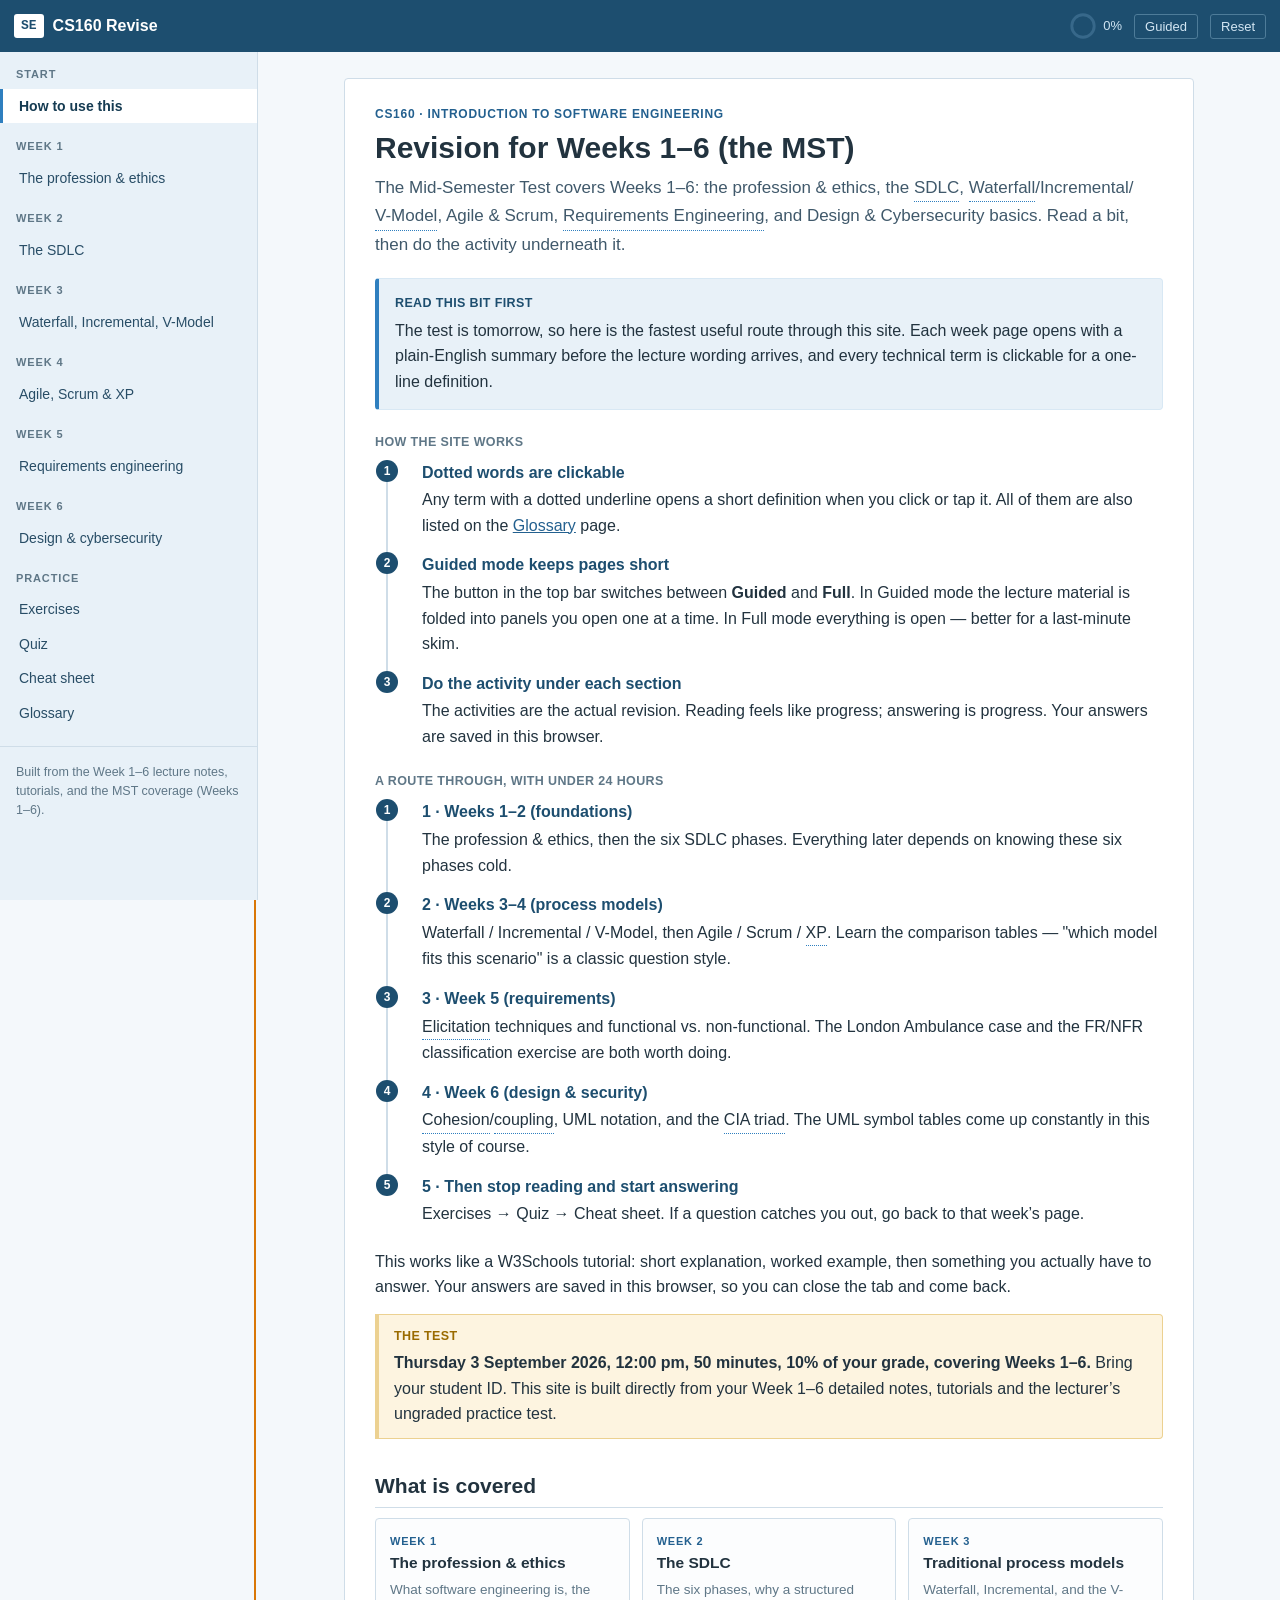
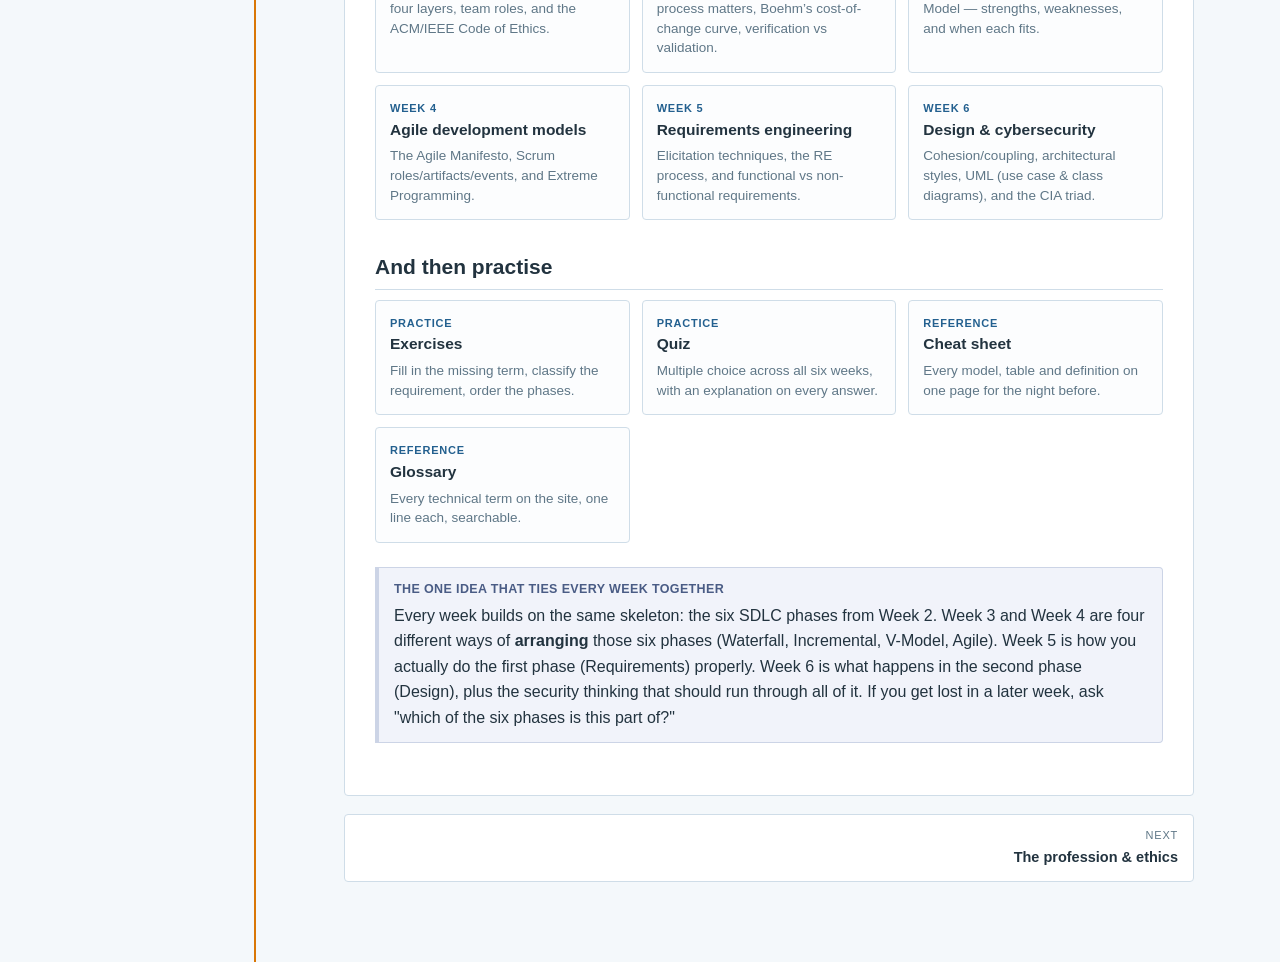
==== index.html @ 44e3e08f "Add files via upload" ====
<!DOCTYPE html>
<html lang="en">
<head>
<meta charset="utf-8">
<meta name="viewport" content="width=device-width, initial-scale=1">
<title>CS160 Revise — Introduction to Software Engineering</title>
<meta name="description" content="Interactive revision for CS160: the software engineering profession, the SDLC, process models, Agile, requirements engineering, and design & security basics. Weeks 1-6.">
<link rel="stylesheet" href="css/style.css">
<link rel="icon" href="data:image/svg+xml,<svg xmlns='http://www.w3.org/2000/svg' viewBox='0 0 32 32'><rect width='32' height='32' rx='4' fill='%231d4e6f'/><text x='16' y='23' font-size='15' font-family='monospace' font-weight='700' fill='%238fd0f5' text-anchor='middle'>SE</text></svg>">
</head>
<body>

<header class="topbar">
  <button class="nav-toggle" id="navToggle" aria-label="Open menu" aria-expanded="false">
    <span></span><span></span><span></span>
  </button>
  <a class="brand" href="#/start">
    <span class="brand-mark">SE</span>
    <span class="brand-text">CS160 Revise</span>
  </a>
  <div class="topbar-right">
    <div class="progress-pill" id="progressPill" title="Activities completed">
      <svg viewBox="0 0 36 36" class="ring" aria-hidden="true">
        <circle cx="18" cy="18" r="15.5" class="ring-bg"></circle>
        <circle cx="18" cy="18" r="15.5" class="ring-fg" id="ringFg"></circle>
      </svg>
      <span id="progressText">0%</span>
    </div>
    <button class="btn-ghost mode-btn" id="modeBtn" aria-pressed="true" title="Switch between guided and full reading">Guided</button>
    <button class="btn-ghost" id="resetBtn" title="Clear all saved answers and progress">Reset</button>
  </div>
</header>

<div class="shell">
  <aside class="sidebar" id="sidebar">
    <nav id="nav" aria-label="Topics"></nav>
    <div class="sidebar-foot">
      <p>Built from the Week 1&ndash;6 lecture notes, tutorials, and the MST coverage (Weeks 1&ndash;6).</p>
    </div>
  </aside>
  <div class="scrim" id="scrim"></div>

  <main id="main" tabindex="-1">
    <article id="page"></article>
    <nav class="pager" id="pager" aria-label="Page navigation"></nav>
  </main>
</div>

<script src="js/data.js"></script>
<script src="js/glossary.js"></script>
<script src="js/primer.js"></script>
<script src="js/practice.js"></script>
<script src="js/widgets.js"></script>
<script src="js/app.js"></script>
</body>
</html>
---- css/style.css ----
/* ============================================================
   CS160 Revise — stylesheet
   ============================================================ */

:root{
  --navy:       #1d4e6f;
  --navy-dark:  #16405c;
  --blue:       #2f7fbf;
  --blue-dark:  #23608f;
  --blue-pale:  #e8f1f8;
  --blue-pale2: #d8e8f4;
  --paper:      #ffffff;
  --page:       #f4f8fb;
  --line:       #cfdde8;
  --line-2:     #e4edf4;
  --text:       #22333f;
  --muted:      #5f7787;

  --code-bg:    #f7fbfe;
  --code-line:  #d3e2ee;

  --green:      #1f7a4d;
  --green-bg:   #e7f5ed;
  --green-line: #a8d8bd;
  --amber:      #9a6b00;
  --amber-bg:   #fdf4e0;
  --amber-line: #ecd191;
  --red:        #a92b3c;
  --red-bg:     #fceced;
  --red-line:   #efb9be;

  --sans: -apple-system, BlinkMacSystemFont, "Segoe UI", Roboto, "Helvetica Neue", Arial, sans-serif;
  --mono: Consolas, "SF Mono", Monaco, "Courier New", monospace;

  --topbar-h: 52px;
  --sidebar-w: 258px;
  --r: 4px;
}

*{ box-sizing: border-box; }

html{ scroll-behavior: smooth; }
@media (prefers-reduced-motion: reduce){
  html{ scroll-behavior: auto; }
  *{ animation-duration:.001ms !important; transition-duration:.001ms !important; }
}

body{
  margin:0;
  font-family: var(--sans);
  font-size: 16px;
  line-height: 1.6;
  color: var(--text);
  background: var(--page);
}

/* ---------- top bar ---------- */
.topbar{
  position: fixed; inset: 0 0 auto 0; height: var(--topbar-h); z-index: 50;
  display: flex; align-items: center; gap: 12px; padding: 0 14px;
  background: var(--navy); color: #fff;
}
.brand{ display:flex; align-items:center; gap:9px; text-decoration:none; color:#fff; }
.brand-mark{
  font-family: var(--mono); font-weight:700; font-size:13px;
  background: #fff; color: var(--navy); padding: 2px 7px; border-radius: 3px;
}
.brand-text{ font-weight:600; font-size:16px; }
.topbar-right{ margin-left:auto; display:flex; align-items:center; gap:12px; }

.progress-pill{ display:flex; align-items:center; gap:7px; font-size:13px; color:#cfe4f2; }
.ring{ width:26px; height:26px; transform: rotate(-90deg); }
.ring-bg{ fill:none; stroke:#37688a; stroke-width:4; }
.ring-fg{
  fill:none; stroke:#8fd0f5; stroke-width:4; stroke-linecap:round;
  stroke-dasharray: 97.4; stroke-dashoffset: 97.4; transition: stroke-dashoffset .4s ease;
}
.btn-ghost{
  background:transparent; border:1px solid #4e7c99; color:#d3e6f3;
  font-family:var(--sans); font-size:13px; padding:4px 10px; border-radius:3px; cursor:pointer;
}
.btn-ghost:hover{ background:#2a5f80; color:#fff; }

.nav-toggle{
  display:none; flex-direction:column; gap:4px; justify-content:center;
  width:32px; height:32px; background:transparent; border:0; cursor:pointer; padding:0;
}
.nav-toggle span{ display:block; height:2px; background:#dceaf4; border-radius:1px; }

/* ---------- layout ---------- */
.shell{ display:flex; padding-top: var(--topbar-h); min-height:100vh; }

.sidebar{
  position: fixed; top: var(--topbar-h); bottom:0; left:0; width: var(--sidebar-w);
  background: var(--blue-pale); overflow-y:auto; z-index:40;
  border-right:1px solid var(--line);
}
.sidebar nav{ padding: 10px 0 6px; }
.nav-group{
  font-size:11px; letter-spacing:.08em; text-transform:uppercase; font-weight:700;
  color: var(--muted); padding: 15px 16px 5px;
}
.nav-group:first-child{ padding-top: 4px; }
.sidebar a{
  display:flex; align-items:center; gap:8px;
  padding: 6px 16px; color:#284d66; text-decoration:none; font-size:14px;
  border-left: 3px solid transparent;
}
.sidebar a:hover{ background: var(--blue-pale2); }
.sidebar a.active{ background: var(--paper); border-left-color: var(--blue); font-weight:600; color:#153b52; }
.sidebar a .tick{ margin-left:auto; color: var(--green); font-size:12px; opacity:0; }
.sidebar a.done .tick{ opacity:1; }
.sidebar-foot{
  padding: 16px; font-size:12.5px; line-height:1.5; color: var(--muted);
  border-top:1px solid var(--line); margin-top:10px;
}
.sidebar-foot p{ margin:0; }
.scrim{ display:none; }

main{
  flex:1; margin-left: var(--sidebar-w); min-width:0;
  padding: 26px 30px 80px; outline:none;
}
article{
  max-width: 850px; margin: 0 auto; background: var(--paper);
  border:1px solid var(--line); border-radius: var(--r); padding: 26px 30px 34px;
}

/* ---------- typography ---------- */
.eyebrow{
  font-size:12px; letter-spacing:.06em; text-transform:uppercase; font-weight:700;
  color: var(--blue-dark); margin:0 0 6px;
}
h1{ font-size: 30px; line-height:1.2; margin:0 0 8px; font-weight:700; }
h2{ font-size: 21px; margin: 30px 0 10px; padding-bottom:5px; border-bottom:1px solid var(--line); font-weight:700; }
h3{ font-size: 17px; margin: 22px 0 8px; font-weight:700; }
p{ margin: 0 0 14px; }
.lede{ font-size:17px; color:#40596b; margin-bottom: 20px; }
a{ color: var(--blue-dark); }
ul,ol{ margin: 0 0 16px; padding-left: 22px; }
li{ margin-bottom: 5px; }
strong{ font-weight:600; }
code{
  font-family: var(--mono); font-size:.88em; background:#eef4f9; color:#1a4a6b;
  padding: 1px 4px; border-radius:3px; border:1px solid #dbe7f0;
}
hr{ border:0; border-top:1px solid var(--line); margin: 28px 0; }

/* ---------- code blocks ---------- */
.codebox{ margin: 0 0 18px; border-radius: var(--r); overflow:hidden; border:1px solid var(--code-line); }
.codebox-head{
  background: #eaf2f9; color: #4a6f8a; font-size:12px;
  padding: 6px 13px; border-bottom:1px solid var(--code-line); display:flex; align-items:center; gap:10px;
}
.codebox-head .tag{ color:#7593a8; letter-spacing:.06em; text-transform:uppercase; font-size:10.5px; font-weight:700; }
.codebox pre, pre.plaincode{
  margin:0; background: var(--code-bg); color:#20404f; padding: 13px 15px;
  overflow-x:auto; font-family: var(--mono); font-size:13.5px; line-height:1.6;
}
pre.plaincode{ border:1px solid var(--code-line); border-radius: var(--r); }
pre .k{ color:#0a5c9e; font-weight:600; }   /* keyword */
pre .s{ color:#9a3412; }                    /* string */
pre .c{ color:#728ea1; font-style:italic; } /* comment */
pre .n{ color:#8a3ea8; }                    /* number */
pre .t{ color:#0f6f66; }                    /* type */

/* ---------- callouts ---------- */
.note{
  border:1px solid var(--line); border-left: 4px solid var(--blue); background:#f3f8fc;
  padding: 11px 15px; border-radius: 0 var(--r) var(--r) 0; margin: 0 0 18px;
}
.note.exam{ border-left-color: var(--amber); background: var(--amber-bg); border-color: var(--amber-line); }
.note.trap{ border-left-color: var(--red);   background: var(--red-bg);   border-color: var(--red-line); }
.note.def{  border-left-color: #5a6f9a;      background: #f1f3fa;         border-color: #ccd4e6; }
.note-title{ font-weight:700; font-size:12.5px; letter-spacing:.03em; text-transform:uppercase; margin-bottom:4px; color: var(--blue-dark); }
.note.exam .note-title{ color: var(--amber); }
.note.trap .note-title{ color: var(--red); }
.note.def  .note-title{ color: #4a5c85; }
.note p:last-child, .note ul:last-child{ margin-bottom:0; }

/* ---------- tables ---------- */
.tablewrap{ overflow-x:auto; margin: 0 0 20px; }
table{ border-collapse: collapse; width:100%; font-size:14.5px; }
th,td{ border:1px solid var(--line); padding: 7px 10px; text-align:left; vertical-align:top; }
th{ background: var(--blue-pale); color:#1c4966; font-weight:700; font-size:13.5px; }
tbody tr:nth-child(even){ background:#f8fbfd; }

/* ---------- activities ---------- */
.activity{
  border:1px solid var(--line); border-radius: var(--r); margin: 0 0 20px; background:#fcfdfe; overflow:hidden;
}
.activity-head{
  display:flex; align-items:center; gap:10px; padding: 9px 14px;
  background: var(--blue-pale); border-bottom:1px solid var(--line);
}
.activity-kind{
  font-size:10.5px; letter-spacing:.07em; text-transform:uppercase; font-weight:700;
  background: var(--blue); color:#fff; padding: 2px 7px; border-radius:3px;
}
.activity-title{ font-weight:600; font-size:14.5px; color:#1c4966; }
.activity-state{ margin-left:auto; font-size:12.5px; color:var(--muted); }
.activity-state.ok{ color: var(--green); font-weight:600; }
.activity-body{ padding: 14px; }
.activity-body > p:last-child{ margin-bottom:0; }

.btn{
  font-family: var(--sans); font-size:14px; font-weight:600;
  background: var(--blue); color:#fff; border:1px solid var(--blue-dark); border-radius:3px;
  padding: 6px 14px; cursor:pointer;
}
.btn:hover{ background: var(--blue-dark); }
.btn.sec{ background:#eef4f9; color:#2b4d63; border-color:var(--line); }
.btn.sec:hover{ background: var(--blue-pale2); }
.btn:disabled{ opacity:.45; cursor:not-allowed; }
.btnrow{ display:flex; flex-wrap:wrap; gap:8px; align-items:center; margin-top:12px; }

:focus-visible{ outline: 2px solid #d97706; outline-offset: 2px; }

/* fill in the blank */
.fill{
  font-family: var(--mono); font-size:13.5px; background:#fff; color:#12405e;
  border:1px solid #8fb4cf; border-radius:3px; padding: 1px 6px; width: 9ch; text-align:center;
}
.fill.wide{ width: 17ch; }
.fill.right{ border-color: var(--green); background: var(--green-bg); }
.fill.wrong{ border-color: var(--red); background: var(--red-bg); }
.feedback{ margin-top:12px; padding:10px 13px; border-radius:var(--r); font-size:14.5px; display:none; }
.feedback.show{ display:block; }
.feedback.good{ background: var(--green-bg); border:1px solid var(--green-line); color:#14563a; }
.feedback.bad{  background: var(--red-bg);   border:1px solid var(--red-line);   color:#8a2231; }
.feedback.hint{ background: var(--amber-bg); border:1px solid var(--amber-line); color:#775300; }

/* multiple choice */
.choices{ list-style:none; padding:0; margin:0 0 4px; }
.choices li{ margin-bottom:7px; }
.choice{
  display:flex; gap:10px; align-items:flex-start; width:100%; text-align:left;
  background:#fff; border:1px solid var(--line); border-radius:var(--r); padding:9px 12px;
  cursor:pointer; font-family:var(--sans); font-size:15px; color:var(--text); line-height:1.5;
}
.choice:hover{ border-color: var(--blue); background:#f3f8fc; }
.choice .key{
  font-family:var(--mono); font-size:12px; font-weight:700; background:#eaf2f9; color:#3c6a89;
  border-radius:3px; padding:1px 6px; flex:none; margin-top:1px;
}
.choice.correct{ border-color: var(--green); background: var(--green-bg); }
.choice.correct .key{ background: var(--green); color:#fff; }
.choice.incorrect{ border-color: var(--red); background: var(--red-bg); }
.choice.incorrect .key{ background: var(--red); color:#fff; }
.choice[disabled]{ cursor:default; }

/* reveal */
.reveal-body{ display:none; border-top:1px dashed var(--line); margin-top:12px; padding-top:12px; }
.reveal-body.show{ display:block; }
textarea.scratch{
  width:100%; min-height:76px; font-family:var(--mono); font-size:13.5px; padding:9px;
  border:1px solid var(--line); border-radius:var(--r); resize:vertical; background:#fff; color:var(--text);
}

/* ---------- widgets ---------- */
.w-controls{ display:flex; flex-wrap:wrap; gap:11px; align-items:center; margin-bottom:13px; font-size:14px; }
.w-controls label{ display:flex; align-items:center; gap:6px; font-size:13.5px; color:#3a566a; }
.w-controls input[type=number], .w-controls select, .w-controls input[type=text]{
  font-family:var(--mono); font-size:13.5px; padding:4px 7px; border:1px solid var(--line);
  border-radius:3px; background:#fff; color:var(--text);
}
.w-controls input[type=range]{ accent-color: var(--blue); }
.stat{
  font-family:var(--mono); font-size:13px; background: var(--blue-pale); border:1px solid var(--line);
  padding: 3px 9px; border-radius:3px; color:#1e5175;
}
.stat b{ color:#123a54; }

.cells{ display:flex; flex-wrap:wrap; gap:4px; margin-bottom:12px; }
.cell{
  min-width:32px; height:36px; display:flex; align-items:center; justify-content:center;
  font-family:var(--mono); font-size:13px; background:#fff; border:1px solid var(--line);
  border-radius:3px; transition: background .15s, border-color .15s;
}
.cell.range{ background:#e3f0fa; border-color:#a9cde8; }
.cell.mid{ background: var(--blue); border-color: var(--blue-dark); color:#fff; font-weight:700; }
.cell.probe{ background:#fdf0cd; border-color: var(--amber-line); }
.cell.hit{ background: var(--green); border-color:#155c39; color:#fff; font-weight:700; }
.cell.dead{ opacity:.3; }
.cell.sorted{ background:#eef5fa; }
.cell.key{ background:#fbe0e3; border-color:#e8aeb5; }

.log{
  font-family: var(--mono); font-size:12.5px; background:#f7fbfe; color:#2b4a5c;
  border:1px solid var(--code-line); border-radius:var(--r);
  padding:9px 12px; max-height:150px; overflow-y:auto; margin-top:12px; line-height:1.55;
}
.log div{ white-space:pre-wrap; }
.log .hl{ color: var(--blue-dark); font-weight:700; }

canvas{ max-width:100%; display:block; border-radius:var(--r); background:#fff; border:1px solid var(--line); }

.legend{ display:flex; flex-wrap:wrap; gap:14px; margin-top:10px; font-size:13px; font-family:var(--mono); }
.legend span{ display:flex; align-items:center; gap:6px; }
.swatch{ width:14px; height:4px; border-radius:2px; display:inline-block; }

/* ordering */
.order-list{ list-style:none; padding:0; margin:0 0 6px; }
.order-list li{
  display:flex; align-items:center; gap:12px; background:#fff; border:1px solid var(--line);
  border-radius:var(--r); padding:8px 12px; margin-bottom:6px; font-family:var(--mono); font-size:14px;
}
.order-list li.ok{ border-color: var(--green); background: var(--green-bg); }
.order-list li.no{ border-color: var(--red); background: var(--red-bg); }
.order-btns{ margin-left:auto; display:flex; gap:5px; }
.order-btns button{
  width:27px; height:25px; border:1px solid var(--line); background:#f2f7fb; border-radius:3px;
  cursor:pointer; font-size:12px; line-height:1; color:#3a566a;
}
.order-btns button:hover{ background: var(--blue-pale2); }

/* classify rows */
.pair-row{
  display:flex; flex-wrap:wrap; gap:10px; align-items:center; justify-content:space-between;
  border-bottom:1px solid var(--line-2); padding:8px 6px; margin:0;
}
.pair-row select{
  font-size:13.5px; padding:4px 7px; border:1px solid var(--line); border-radius:3px; background:#fff; color:var(--text);
}
.pair-row .pair-text{ flex:1; min-width:180px; }
.pair-row.ok{ background: var(--green-bg); }
.pair-row.no{ background: var(--red-bg); }

/* quiz */
.quiz-meta{ display:flex; flex-wrap:wrap; gap:10px; align-items:center; margin-bottom:18px; }
.quiz-meta select{ font-size:13.5px; padding:4px 7px; border:1px solid var(--line); border-radius:3px; background:#fff; color:var(--text); }
.scorecard{ border:1px solid var(--line); border-radius:var(--r); padding:18px; background:#f7fbfd; margin-bottom:20px; }
.scorecard .big{ font-family:var(--mono); font-size:38px; font-weight:700; color:var(--blue-dark); line-height:1; }
.bar{ height:8px; background:#e2ebf2; border-radius:4px; overflow:hidden; margin:12px 0; }
.bar i{ display:block; height:100%; background:var(--blue); border-radius:4px; }

/* home cards */
.cards{ display:grid; grid-template-columns: repeat(auto-fit, minmax(210px,1fr)); gap:12px; margin: 0 0 24px; }
.card{
  border:1px solid var(--line); border-radius:var(--r); padding:14px; background:#fcfdfe;
  text-decoration:none; color:var(--text); display:block;
}
.card:hover{ border-color: var(--blue); background:#f3f8fc; }
.card h3{ margin:0 0 4px; font-size:15.5px; }
.card p{ margin:0; font-size:13.5px; color:var(--muted); line-height:1.45; }
.card .kick{ font-size:11px; letter-spacing:.07em; text-transform:uppercase; color:var(--blue-dark); font-weight:700; }

/* pager */
.pager{ max-width:850px; margin:18px auto 0; display:flex; gap:12px; }
.pager a{
  flex:1; border:1px solid var(--line); background:var(--paper); border-radius:var(--r);
  padding:12px 15px; text-decoration:none; color:var(--text); font-size:14.5px;
}
.pager a:hover{ border-color:var(--blue); }
.pager a span{ display:block; font-size:11px; letter-spacing:.07em; text-transform:uppercase; color:var(--muted); margin-bottom:2px; }
.pager a.next{ text-align:right; }

.formula{
  font-family: var(--mono); background:#f7fbfe; border:1px solid var(--code-line);
  border-left:4px solid var(--blue); padding:11px 14px; border-radius:0 var(--r) var(--r) 0;
  margin:0 0 16px; font-size:14px; overflow-x:auto; color:#20404f;
}
.formula pre{ margin:0; font:inherit; white-space:pre-wrap; }

/* ---------- print (for the cheat sheet) ---------- */
@media print{
  .topbar, .sidebar, .pager, .scrim, .btnrow, .order-btns{ display:none !important; }
  .shell{ padding-top:0; }
  main{ margin-left:0; padding:0; }
  article{ border:0; max-width:none; padding:0; }
  body{ background:#fff; font-size:11pt; }
  .activity, .note, .codebox, table, .formula{ break-inside: avoid; }
  a{ color:inherit; text-decoration:none; }
  canvas{ display:none; }
}

/* ---------- responsive ---------- */
@media (max-width: 900px){
  .nav-toggle{ display:flex; }
  .sidebar{ transform: translateX(-100%); transition: transform .2s ease; }
  body.nav-open .sidebar{ transform:none; }
  body.nav-open .scrim{ display:block; position:fixed; inset:var(--topbar-h) 0 0 0; background:rgba(20,45,62,.45); z-index:39; }
  main{ margin-left:0; padding: 16px 12px 60px; }
  article{ padding: 20px 16px 26px; }
  h1{ font-size:25px; }
  h2{ font-size:19px; }
  .brand-text{ font-size:15px; }
  .pager{ flex-direction:column; }
}

/* ============================================================
   Added for the guided rewrite:
   plain-English boxes, step ladders, folding panels,
   glossary tooltips and the glossary page.
   ============================================================ */

/* ---------- plain-English summary box ---------- */
.plainbox{
  background: var(--blue-pale);
  border: 1px solid var(--blue-pale2);
  border-left: 4px solid var(--blue);
  border-radius: var(--r);
  padding: 14px 16px;
  margin: 0 0 20px;
}
.plainbox-title{
  font-weight:700; font-size:12.5px; letter-spacing:.03em;
  text-transform:uppercase; color: var(--navy); margin-bottom:5px;
}
.plainbox p:last-child{ margin-bottom:0; }

/* ---------- numbered ladder ---------- */
.ladder-title{
  font-weight:700; font-size:12.5px; letter-spacing:.03em;
  text-transform:uppercase; color: var(--muted); margin: 22px 0 8px;
}
ol.ladder{
  list-style:none; counter-reset: rung;
  margin:0 0 22px; padding:0;
}
ol.ladder > li{
  counter-increment: rung;
  position:relative;
  padding: 0 0 14px 34px;
  margin:0;
  border-left: 2px solid var(--line);
  margin-left: 11px;
}
ol.ladder > li:last-child{ border-left-color: transparent; padding-bottom:0; }
ol.ladder > li::before{
  content: counter(rung);
  position:absolute; left:-12px; top:0;
  width:22px; height:22px; border-radius:50%;
  background: var(--navy); color:#fff;
  font: 700 12px/22px var(--sans); text-align:center;
}
ol.ladder > li > strong{ display:block; color: var(--navy); margin-bottom:2px; }
ol.ladder > li > div{ color: var(--text); }

/* ---------- folding panels ---------- */
.foldbar{
  display:flex; align-items:center; gap:10px; flex-wrap:wrap;
  margin: 22px 0 10px; padding-top: 16px;
  border-top: 1px solid var(--line-2);
}
.foldbar-note{ font-size:13px; color: var(--muted); }

details.fold{
  border: 1px solid var(--line);
  border-radius: var(--r);
  background: var(--paper);
  margin-bottom: 8px;
}
details.fold > summary{
  cursor:pointer; list-style:none;
  display:flex; align-items:center; gap:10px;
  padding: 11px 14px;
  font-weight:600; color: var(--navy);
  border-radius: var(--r);
}
details.fold > summary::-webkit-details-marker{ display:none; }
details.fold > summary::before{
  content:'\25B8'; color: var(--blue); font-size:13px;
  transition: transform .15s ease; flex:none;
}
details.fold[open] > summary::before{ transform: rotate(90deg); }
details.fold > summary:hover{ background: var(--blue-pale); }
details.fold[open] > summary{ border-bottom:1px solid var(--line-2); border-radius: var(--r) var(--r) 0 0; }
.fold-title{ flex:1; }
.fold-count{
  font: 600 11.5px/1 var(--sans); color: var(--blue-dark);
  background: var(--blue-pale); border:1px solid var(--blue-pale2);
  padding: 4px 7px; border-radius: 10px; white-space:nowrap;
}
.fold-body{ padding: 14px 16px 4px; }
.fold-body > h2:first-child, .fold-body > h3:first-child{ margin-top:0; }

.mode-btn{ min-width: 62px; }

/* ---------- glossary terms in the text ---------- */
button.gterm{
  font: inherit; color: inherit; background: none; padding:0; margin:0;
  border:0; border-bottom: 1px dotted var(--blue);
  cursor: help; text-align:left;
}
button.gterm:hover, button.gterm.open{
  background: var(--blue-pale);
  border-bottom-style: solid;
  color: var(--navy);
}
button.gterm:focus-visible{ outline: 2px solid var(--blue); outline-offset:1px; }

.gtip{
  position:absolute; z-index:80; display:none;
  background: var(--paper);
  border: 1px solid var(--navy);
  border-radius: var(--r);
  box-shadow: 0 6px 22px rgba(20,45,62,.22);
  padding: 12px 14px;
  font-size: 14px; line-height:1.55;
}
.gtip.show{ display:block; }
.gtip-word{
  font-weight:700; color: var(--navy); margin-bottom:4px;
  font-size:12.5px; letter-spacing:.03em; text-transform:uppercase;
}
.gtip-ex{
  margin-top:7px; padding-top:7px;
  border-top:1px dashed var(--line);
  color: var(--muted); font-size:13.5px;
}
.gtip-foot{
  margin-top:9px; padding-top:8px; border-top:1px solid var(--line-2);
  display:flex; gap:14px; font-size:12.5px;
}
.gtip-foot a{ color: var(--blue-dark); }

/* ---------- glossary page ---------- */
.gbar{ margin-bottom:10px; }
input.gsearch{
  width:100%; padding: 9px 11px; font: inherit;
  border:1px solid var(--line); border-radius: var(--r);
  background: var(--code-bg);
}
input.gsearch:focus{ outline:none; border-color: var(--blue); }
.gtabs{ display:flex; flex-wrap:wrap; gap:6px; margin-bottom:16px; }
button.gtab{
  font: 13px var(--sans); cursor:pointer;
  padding: 6px 11px; border-radius: 14px;
  border:1px solid var(--line); background: var(--paper); color: var(--muted);
}
button.gtab:hover{ border-color: var(--blue); color: var(--blue-dark); }
button.gtab.on{ background: var(--navy); border-color: var(--navy); color:#fff; }

.gentry{
  padding: 12px 0;
  border-bottom: 1px solid var(--line-2);
}
.gentry-word{ font-weight:700; color: var(--navy); margin-bottom:2px; }
.gentry-ex{ color: var(--muted); font-size:14px; margin-top:4px; }
.gentry-see{ display:inline-block; margin-top:5px; font-size:13px; }
.muted{ color: var(--muted); }

@media (max-width: 900px){
  .mode-btn{ min-width:0; }
  .gtip{ font-size:14.5px; }
}
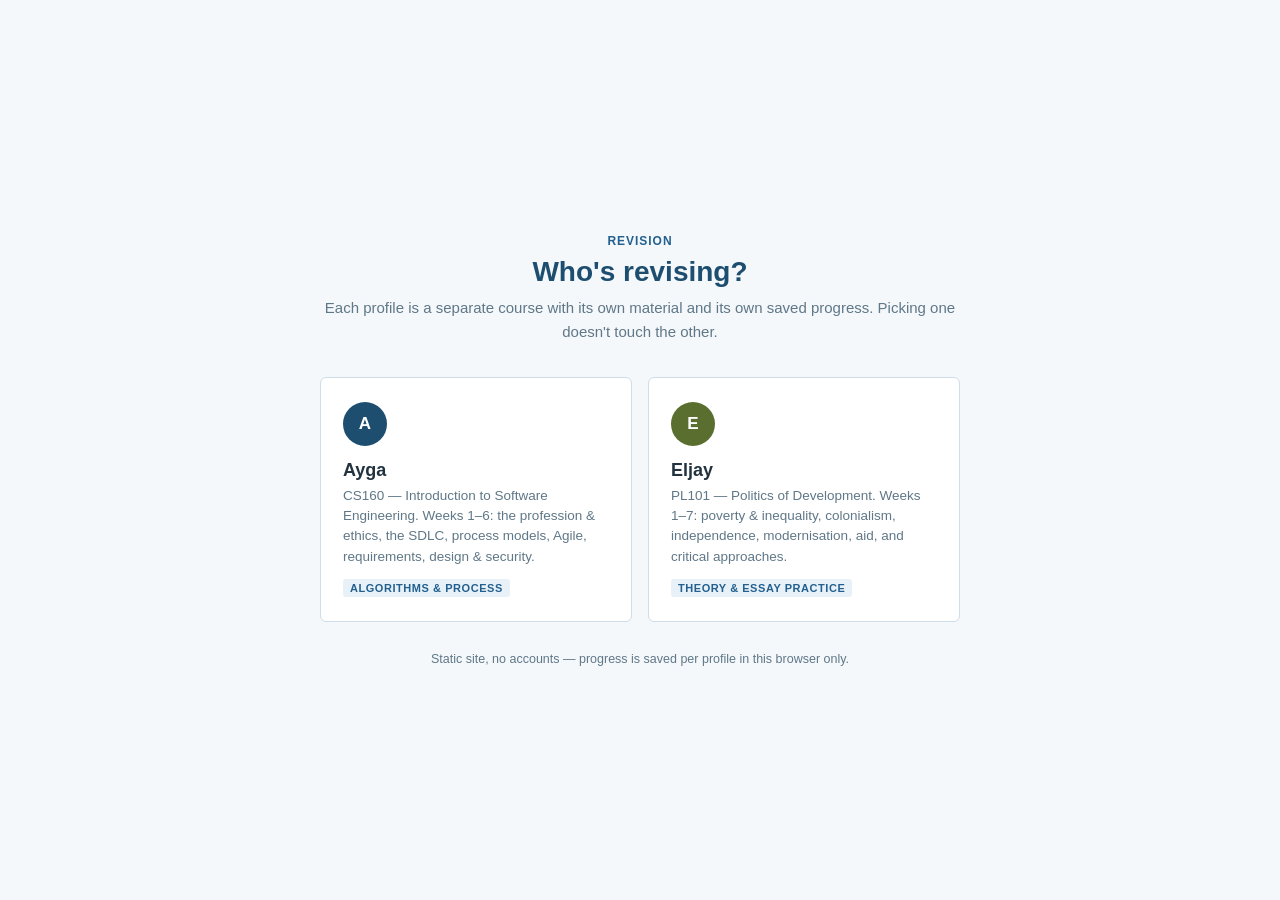
==== commit c44faf5a: "Add two-profile dashboard: Ayga (CS214) and Eljay (PL101)" ====
--- a/index.html
+++ b/index.html
@@ -3,54 +3,77 @@
 <head>
 <meta charset="utf-8">
 <meta name="viewport" content="width=device-width, initial-scale=1">
-<title>CS160 Revise — Introduction to Software Engineering</title>
-<meta name="description" content="Interactive revision for CS160: the software engineering profession, the SDLC, process models, Agile, requirements engineering, and design & security basics. Weeks 1-6.">
-<link rel="stylesheet" href="css/style.css">
-<link rel="icon" href="data:image/svg+xml,<svg xmlns='http://www.w3.org/2000/svg' viewBox='0 0 32 32'><rect width='32' height='32' rx='4' fill='%231d4e6f'/><text x='16' y='23' font-size='15' font-family='monospace' font-weight='700' fill='%238fd0f5' text-anchor='middle'>SE</text></svg>">
+<title>Revise</title>
+<meta name="description" content="Pick a profile to start revising.">
+<link rel="icon" href="data:image/svg+xml,<svg xmlns='http://www.w3.org/2000/svg' viewBox='0 0 32 32'><rect width='32' height='32' rx='4' fill='%231d4e6f'/><text x='16' y='23' font-size='14' font-family='monospace' font-weight='700' fill='%238fd0f5' text-anchor='middle'>R</text></svg>">
+<style>
+  :root{
+    --navy: #1d4e6f;
+    --navy-dark: #16405c;
+    --blue: #2f7fbf;
+    --blue-dark: #23608f;
+    --blue-pale: #e8f1f8;
+    --paper: #ffffff;
+    --page: #f4f8fb;
+    --line: #cfdde8;
+    --text: #22333f;
+    --muted: #5f7787;
+    --sans: -apple-system, BlinkMacSystemFont, "Segoe UI", Roboto, "Helvetica Neue", Arial, sans-serif;
+  }
+  *{ box-sizing:border-box; }
+  body{
+    margin:0; min-height:100vh; font-family:var(--sans); color:var(--text); background:var(--page);
+    display:flex; align-items:center; justify-content:center; padding:40px 16px;
+  }
+  .wrap{ max-width:640px; width:100%; }
+  .kicker{
+    font-size:12px; letter-spacing:.08em; text-transform:uppercase; font-weight:700;
+    color:var(--blue-dark); text-align:center; margin:0 0 8px;
+  }
+  h1{ font-size:28px; text-align:center; margin:0 0 8px; font-weight:700; color:var(--navy); }
+  .sub{ text-align:center; color:var(--muted); font-size:15px; margin:0 0 34px; line-height:1.55; }
+  .profiles{ display:grid; grid-template-columns:repeat(auto-fit,minmax(230px,1fr)); gap:16px; }
+  .profile{
+    display:block; text-decoration:none; color:var(--text);
+    background:var(--paper); border:1px solid var(--line); border-radius:6px;
+    padding:24px 22px; transition:border-color .15s, transform .1s;
+  }
+  .profile:hover{ border-color:var(--blue); }
+  .profile:active{ transform:scale(.99); }
+  .avatar{
+    width:44px; height:44px; border-radius:50%; display:flex; align-items:center; justify-content:center;
+    font-weight:700; font-size:17px; color:#fff; background:var(--navy); margin-bottom:14px;
+  }
+  .profile.eljay .avatar{ background:#5a6f2f; }
+  .profile h2{ font-size:18px; margin:0 0 5px; font-weight:700; }
+  .profile p{ margin:0; font-size:13.5px; color:var(--muted); line-height:1.5; }
+  .profile .tag{
+    display:inline-block; margin-top:12px; font-size:11px; letter-spacing:.05em; text-transform:uppercase;
+    font-weight:700; color:var(--blue-dark); background:var(--blue-pale); border-radius:3px; padding:3px 7px;
+  }
+  footer{ text-align:center; margin-top:30px; font-size:12.5px; color:var(--muted); }
+</style>
 </head>
 <body>
-
-<header class="topbar">
-  <button class="nav-toggle" id="navToggle" aria-label="Open menu" aria-expanded="false">
-    <span></span><span></span><span></span>
-  </button>
-  <a class="brand" href="#/start">
-    <span class="brand-mark">SE</span>
-    <span class="brand-text">CS160 Revise</span>
-  </a>
-  <div class="topbar-right">
-    <div class="progress-pill" id="progressPill" title="Activities completed">
-      <svg viewBox="0 0 36 36" class="ring" aria-hidden="true">
-        <circle cx="18" cy="18" r="15.5" class="ring-bg"></circle>
-        <circle cx="18" cy="18" r="15.5" class="ring-fg" id="ringFg"></circle>
-      </svg>
-      <span id="progressText">0%</span>
-    </div>
-    <button class="btn-ghost mode-btn" id="modeBtn" aria-pressed="true" title="Switch between guided and full reading">Guided</button>
-    <button class="btn-ghost" id="resetBtn" title="Clear all saved answers and progress">Reset</button>
+<div class="wrap">
+  <p class="kicker">Revision</p>
+  <h1>Who's revising?</h1>
+  <p class="sub">Each profile is a separate course with its own material and its own saved progress. Picking one doesn't touch the other.</p>
+  <div class="profiles">
+    <a class="profile ayga" href="ayga/index.html">
+      <div class="avatar">A</div>
+      <h2>Ayga</h2>
+      <p>CS160 — Introduction to Software Engineering. Weeks 1&ndash;6: the profession & ethics, the SDLC, process models, Agile, requirements, design & security.</p>
+      <span class="tag">Algorithms &amp; process</span>
+    </a>
+    <a class="profile eljay" href="eljay/index.html">
+      <div class="avatar">E</div>
+      <h2>Eljay</h2>
+      <p>PL101 — Politics of Development. Weeks 1&ndash;7: poverty & inequality, colonialism, independence, modernisation, aid, and critical approaches.</p>
+      <span class="tag">Theory &amp; essay practice</span>
+    </a>
   </div>
-</header>
-
-<div class="shell">
-  <aside class="sidebar" id="sidebar">
-    <nav id="nav" aria-label="Topics"></nav>
-    <div class="sidebar-foot">
-      <p>Built from the Week 1&ndash;6 lecture notes, tutorials, and the MST coverage (Weeks 1&ndash;6).</p>
-    </div>
-  </aside>
-  <div class="scrim" id="scrim"></div>
-
-  <main id="main" tabindex="-1">
-    <article id="page"></article>
-    <nav class="pager" id="pager" aria-label="Page navigation"></nav>
-  </main>
+  <footer>Static site, no accounts &mdash; progress is saved per profile in this browser only.</footer>
 </div>
-
-<script src="js/data.js"></script>
-<script src="js/glossary.js"></script>
-<script src="js/primer.js"></script>
-<script src="js/practice.js"></script>
-<script src="js/widgets.js"></script>
-<script src="js/app.js"></script>
 </body>
 </html>
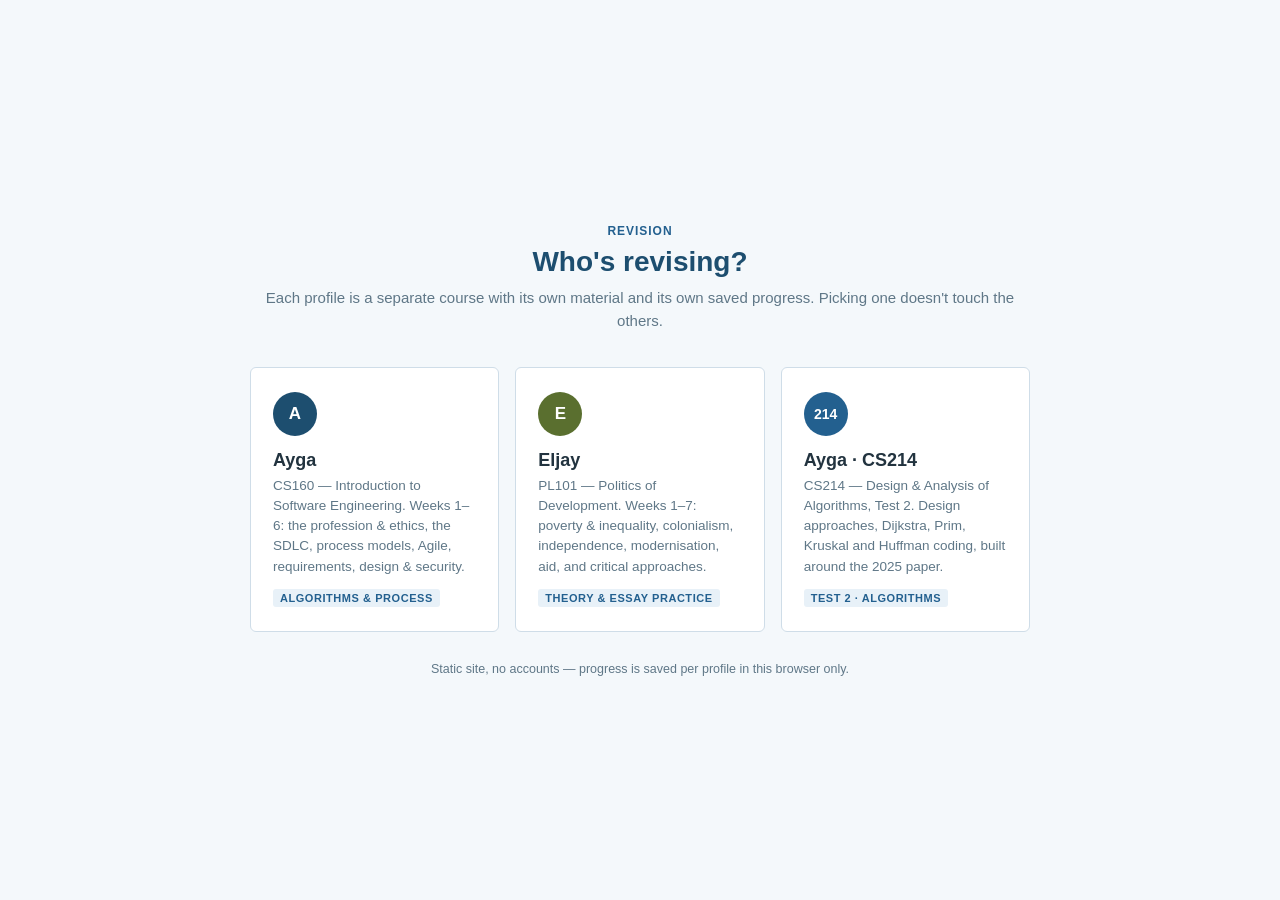
==== commit d3eb31c5: "Add CS214 Test 2 revision profile New cs214/ profile and a third landing card: Dijkstra, Huffman, de" ====
--- a/index.html
+++ b/index.html
@@ -25,7 +25,7 @@
     margin:0; min-height:100vh; font-family:var(--sans); color:var(--text); background:var(--page);
     display:flex; align-items:center; justify-content:center; padding:40px 16px;
   }
-  .wrap{ max-width:640px; width:100%; }
+  .wrap{ max-width:780px; width:100%; }
   .kicker{
     font-size:12px; letter-spacing:.08em; text-transform:uppercase; font-weight:700;
     color:var(--blue-dark); text-align:center; margin:0 0 8px;
@@ -45,6 +45,7 @@
     font-weight:700; font-size:17px; color:#fff; background:var(--navy); margin-bottom:14px;
   }
   .profile.eljay .avatar{ background:#5a6f2f; }
+  .profile.cs214 .avatar{ background:var(--blue-dark); font-size:14px; }
   .profile h2{ font-size:18px; margin:0 0 5px; font-weight:700; }
   .profile p{ margin:0; font-size:13.5px; color:var(--muted); line-height:1.5; }
   .profile .tag{
@@ -58,19 +59,25 @@
 <div class="wrap">
   <p class="kicker">Revision</p>
   <h1>Who's revising?</h1>
-  <p class="sub">Each profile is a separate course with its own material and its own saved progress. Picking one doesn't touch the other.</p>
+  <p class="sub">Each profile is a separate course with its own material and its own saved progress. Picking one doesn't touch the others.</p>
   <div class="profiles">
     <a class="profile ayga" href="ayga/index.html">
       <div class="avatar">A</div>
       <h2>Ayga</h2>
-      <p>CS160 — Introduction to Software Engineering. Weeks 1&ndash;6: the profession & ethics, the SDLC, process models, Agile, requirements, design & security.</p>
+      <p>CS160 — Introduction to Software Engineering. Weeks 1&ndash;6: the profession &amp; ethics, the SDLC, process models, Agile, requirements, design &amp; security.</p>
       <span class="tag">Algorithms &amp; process</span>
     </a>
     <a class="profile eljay" href="eljay/index.html">
       <div class="avatar">E</div>
       <h2>Eljay</h2>
-      <p>PL101 — Politics of Development. Weeks 1&ndash;7: poverty & inequality, colonialism, independence, modernisation, aid, and critical approaches.</p>
+      <p>PL101 — Politics of Development. Weeks 1&ndash;7: poverty &amp; inequality, colonialism, independence, modernisation, aid, and critical approaches.</p>
       <span class="tag">Theory &amp; essay practice</span>
+    </a>
+    <a class="profile cs214" href="cs214/index.html">
+      <div class="avatar">214</div>
+      <h2>Ayga &middot; CS214</h2>
+      <p>CS214 — Design &amp; Analysis of Algorithms, Test 2. Design approaches, Dijkstra, Prim, Kruskal and Huffman coding, built around the 2025 paper.</p>
+      <span class="tag">Test 2 &middot; algorithms</span>
     </a>
   </div>
   <footer>Static site, no accounts &mdash; progress is saved per profile in this browser only.</footer>
